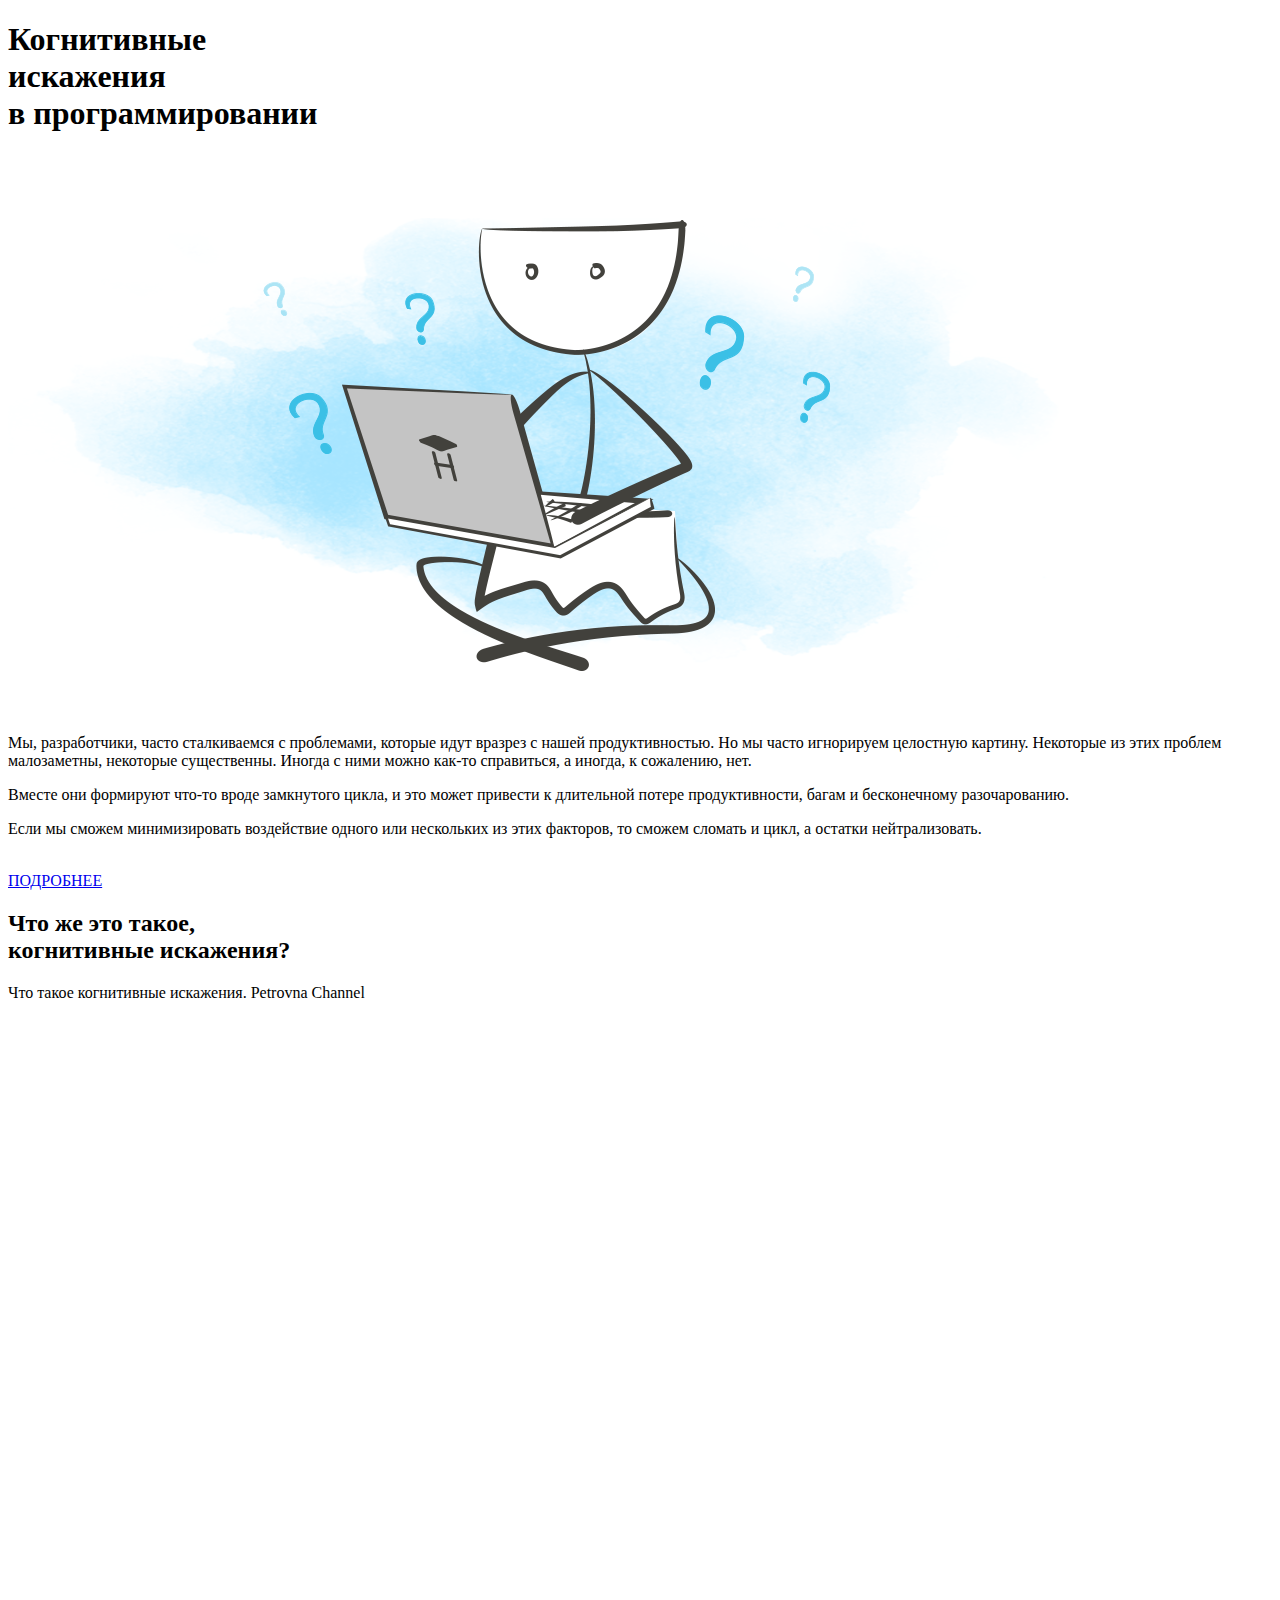
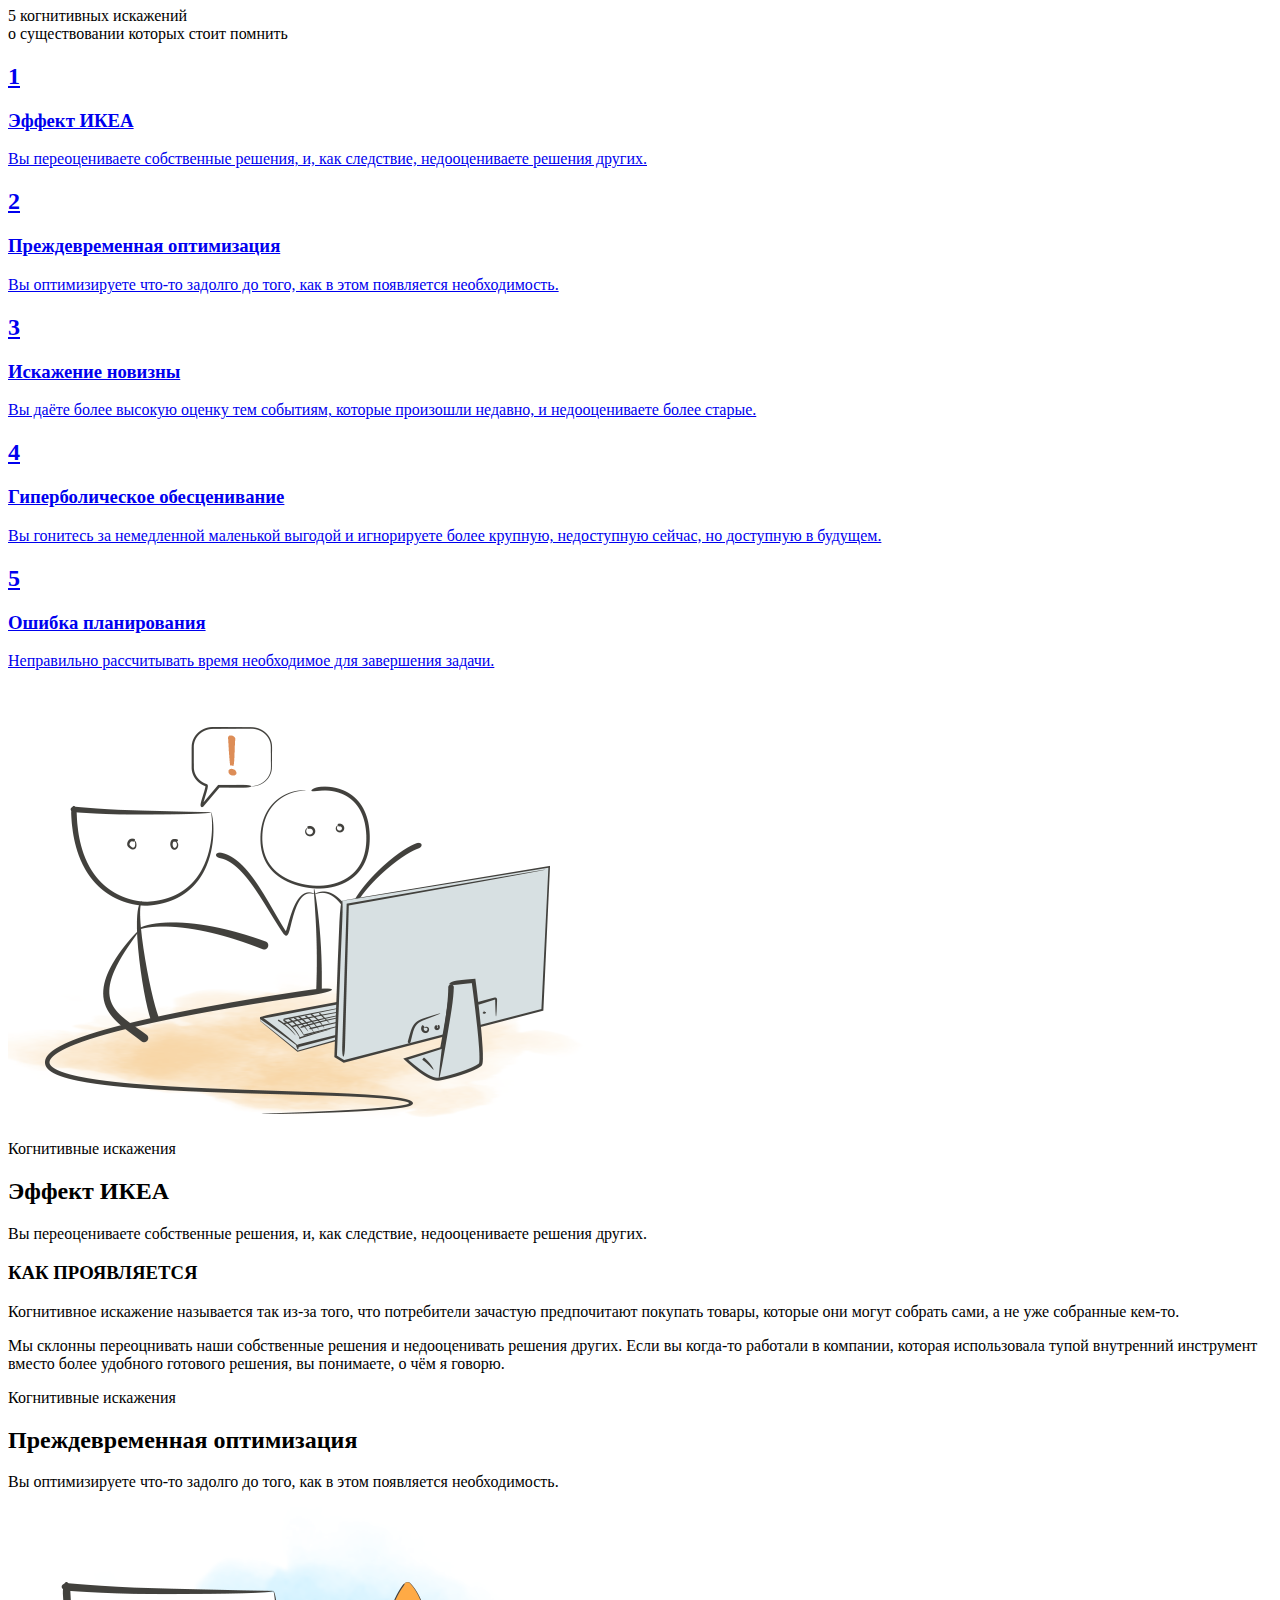
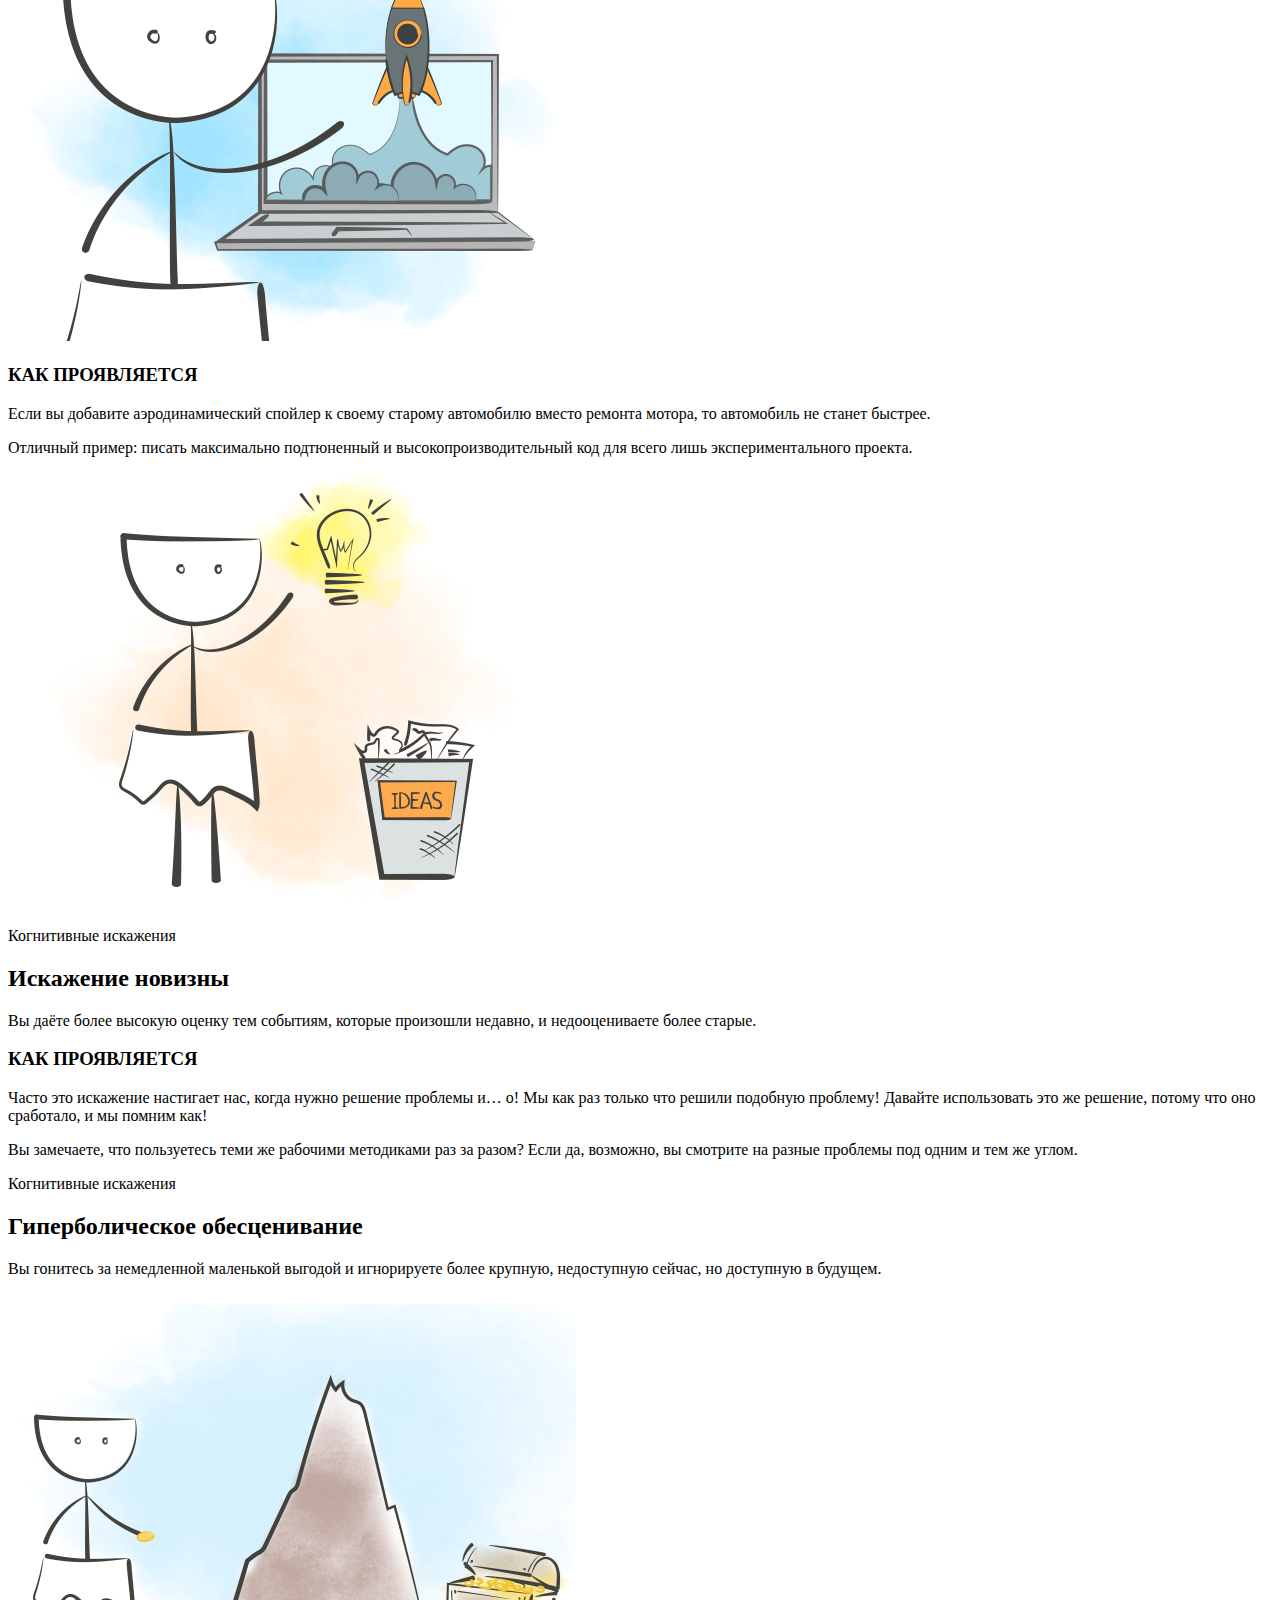
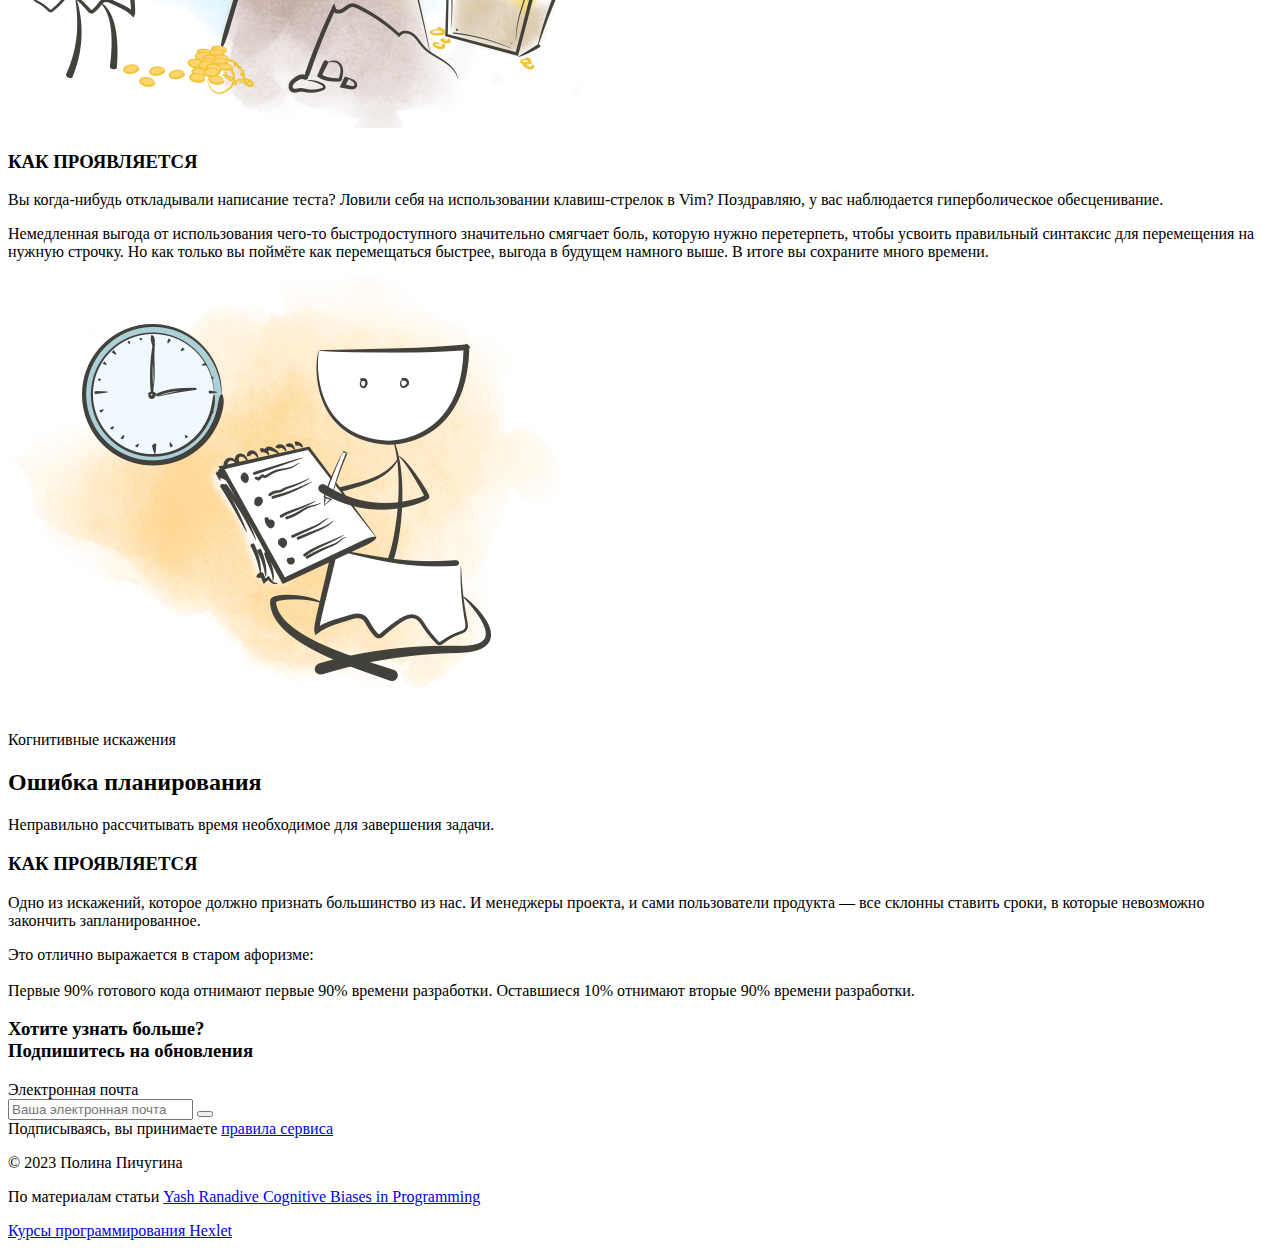
==== index.html @ 8ed16514 "final" ====
<!DOCTYPE html>
<html lang="ru">
<head>
    <meta charset="UTF-8">
    <meta name="viewport" content="width=device-width, initial-scale=1.0">
    <meta http-equiv="X-UA-Compatible" content="ie=edge">
    <title>Когнитивные искажения Анатолий</title>
    <link rel="stylesheet" href="./styles.css">
    <link rel="preconnect" href="https://fonts.googleapis.com">
    <link rel="preconnect" href="https://fonts.gstatic.com" crossorigin>
    <link href="https://fonts.googleapis.com/css2?family=Neucha&family=Open+Sans&display=swap" rel="stylesheet">
</head>
<body>
<header class="header background">
<div class="container">
    <h1 class = "mz"> <span class="main-color">Когнитивные <br> искажения</span>
    <br> <span class="dark">в программировании</span></h1>
    <img class="main-img" src="./image/main.png" alt="Человек с ноутбуком">
    <div class="description mt200">
        <div class="descr-column">
         <p class="dark">Мы, разработчики, часто сталкиваемся с проблемами, которые идут вразрез с нашей продуктивностью. Но мы часто игнорируем целостную картину. Некоторые из этих проблем малозаметны, некоторые существенны. Иногда с ними можно как-то справиться, а иногда, к сожалению, нет.</p>
        </div>
        <div class="descr-column">
         <p class="dark">Вместе они формируют что-то вроде замкнутого цикла, и это может привести к длительной потере продуктивности, багам и бесконечному разочарованию.</p>
         <p class="dark">Если мы сможем минимизировать воздействие одного или нескольких из этих факторов, то сможем сломать и цикл, а остатки нейтрализовать.</p>
         <br>
         <a class="more" href="#navigation" alt="more">ПОДРОБНЕЕ</a>
        </div>
    </div>
</div>
</header>
<main>
    <section class = "video-section">
        <div class = "container">
         <h2 class = "video-name"><span class="dark">Что же это такое,</span><br><span class="main-color">когнитивные искажения?</span></h2>
         <p class = "dark video-name">Что такое когнитивные искажения. Petrovna Channel</p>
         <iframe class="video" width="919" height="569" src="https://www.youtube.com/embed/jie9AizBqss" frameborder="0" allowfullscreen></iframe>
        </div>
    </section>
    <section id="navigation">
        <div class = "container nav">
            <div class = "nav-name"><p class="nm"><span class="main-color">5 когнитивных искажений</span><br><span class="white">о существовании которых стоит помнить</span></p></div>
            <a href="#ikea-effect" class="card">
                <h2 class="main-dark-color number">1</h2>
                <h3 class="main-color">Эффект ИКЕА</h3>
                <p class="dark mz">Вы переоцениваете собственные решения, и, как следствие, недооцениваете решения других.</p>
            </a>
            <a href="#premature-optimization" class="card">
                <h2 class="main-dark-color number">2</h2>
                <h3 class="main-color">Преждевременная оптимизация</h3>
                <p class="dark mz">Вы оптимизируете что-то задолго до того, как в этом появляется необходимость.</p>
            </a>
            <a href="#distortion-of-novelty" class="card">
                <h2 class="main-dark-color number">3</h2>
                <h3 class="main-color">Искажение новизны</h3>
                <p class="dark mz">Вы даёте более высокую оценку тем событиям, которые произошли недавно, и недооцениваете более старые.</p>
            </a>
            <a href="#hyperbolic-depreciation" class="card">
                <h2 class="main-dark-color number">4</h2>
                <h3 class="main-color">Гиперболическое обесценивание</h3>
                <p class="dark mz">Вы гонитесь за немедленной маленькой выгодой и игнорируете более крупную, недоступную сейчас, но доступную в будущем.</p>
            </a>
            <a href="#errors-in-planning" class="card">
                <h2 class="main-dark-color number">5</h2>
                <h3 class="main-color">Ошибка планирования</h3>
                <p class="dark mz">Неправильно рассчитывать время необходимое для завершения задачи.</p>
            </a>
        </div>
    </section>
    <section id="ikea-effect" class="background">
    <div  class = "container">
        <div class = "i-t">
        <div>
            <img class = "i-t-image" src="./image/1.png" alt="Два удивленных человека за ПК">
        </div>
        <div>
            <p class = "subtitle mz opacity-dark">Когнитивные искажения</p>
            <h2 class = "dark mt0">Эффект ИКЕА</h2>
            <p class = "dark neucha h3">Вы переоцениваете собственные решения, и, как следствие, недооцениваете решения других.</p>
        </div>
    </div>
        <div><h3 class = "how-show">КАК ПРОЯВЛЯЕТСЯ</h3></div>
        <div class = "description">
            <div class="descr-column">
             <p class = "dark">Когнитивное искажение называется так из-за того, что потребители зачастую предпочитают покупать товары, которые они могут собрать сами, а не уже собранные кем-то.</p>
            </div>
            <div class="descr-column">
             <p class = "dark">Мы склонны переоцнивать наши собственные решения и недооценивать решения других. Если вы когда-то работали в компании, которая использовала тупой внутренний инструмент вместо более удобного готового решения, вы понимаете, о чём я говорю.</p>
            </div>
        </div>
    </div>
    </section>
    <section id="premature-optimization" class="dark-background">
        <div  class = "container">
            <div class = "i-t">
                <div>
                    <p class = "white subtitle mz">Когнитивные искажения</p>
                    <h2 class = "white mt0">Преждевременная оптимизация</h2>
                    <p class = "white neucha h3">Вы оптимизируете что-то задолго до того, как в этом появляется необходимость.</p>
                </div>
                <div>
                    <img class="i-t-image" src="./image/2.png" alt="Человек с изображением ракеты на ноутбуке">
                </div>
            </div>
            <div><h3 class = "light-how-show">КАК ПРОЯВЛЯЕТСЯ</h3></div>
            <div class = "description">
             <div class="descr-column">
              <p class="white">Если вы добавите аэродинамический спойлер к своему старому автомобилю вместо ремонта мотора, то автомобиль не станет быстрее.</p>
             </div>
             <div class="descr-column">
              <p class="white">Отличный пример: писать максимально подтюненный и высокопроизводительный код для всего лишь экспериментального проекта.</p>
             </div>
            </div>
        </div> 
    </section>
    <section id="distortion-of-novelty" class="background">
        <div  class = "container">
            <div class = "i-t">
            <div>
                <img class = "i-t-image" src="./image/3.png" alt="Человек с лампочкой над головой, которому пришла в голову идея">
            </div>
            <div>
                <p class = "subtitle mz opacity-dark">Когнитивные искажения</p>
                <h2 class = "dark mt0">Искажение новизны</h2>
                <p class = "dark neucha h3">Вы даёте более высокую оценку тем событиям, которые произошли недавно, и недооцениваете более старые.</p>
            </div>
        </div>
            <div><h3 class = "how-show">КАК ПРОЯВЛЯЕТСЯ</h3></div>
            <div class = "description">
                <div class="descr-column">
                 <p class = "dark">Часто это искажение настигает нас, когда нужно решение проблемы и… о! Мы как раз только что решили подобную проблему! Давайте использовать это же решение, потому что оно сработало, и мы помним как!</p>
                </div>
                <div class="descr-column">
                 <p class = "dark">Вы замечаете, что пользуетесь теми же рабочими методиками раз за разом? Если да, возможно, вы смотрите на разные проблемы под одним и тем же углом.</p>
                </div>
            </div>
        </div>
    </section>
    <section id="hyperbolic-depreciation" class="dark-background">
        <div  class = "container">
            <div class = "i-t">
                <div>
                    <p class = "white subtitle mz">Когнитивные искажения</p>
                    <h2 class = "white mt0">Гиперболическое обесценивание</h2>
                    <p class = "white neucha h3">Вы гонитесь за немедленной маленькой выгодой и игнорируете более крупную, недоступную сейчас, но доступную в будущем.</p>
                </div>
                <div>
                    <img class="i-t-image" src="./image/4.png" alt="Человек с изображением ракеты на ноутбуке">
                </div>
            </div>
            <div><h3 class = "light-how-show">КАК ПРОЯВЛЯЕТСЯ</h3></div>
            <div class = "description">
             <div class="descr-column">
              <p class="white">Вы когда-нибудь откладывали написание теста? Ловили себя на использовании клавиш-стрелок в Vim? Поздравляю, у вас наблюдается гиперболическое обесценивание.</p>
             </div>
             <div class="descr-column">
              <p class="white">Немедленная выгода от использования чего-то быстродоступного значительно смягчает боль, которую нужно перетерпеть, чтобы усвоить правильный синтаксис для перемещения на нужную строчку. Но как только вы поймёте как перемещаться быстрее, выгода в будущем намного выше. В итоге вы сохраните много времени.</p>
             </div>
            </div>
        </div> 
    </section>
    <section id="errors-in-planning" class="background">
        <div  class = "container">
            <div class = "i-t">
            <div>
                <img class = "i-t-image" src="./image/5.png" alt="Человек с лампочкой над головой, которому пришла в голову идея">
            </div>
            <div>
                <p class = "subtitle mz opacity-dark">Когнитивные искажения</p>
                <h2 class = "dark mt0">Ошибка планирования</h2>
                <p class = "dark neucha h3">Неправильно рассчитывать время необходимое для завершения задачи.</p>
            </div>
        </div>
            <div><h3 class = "how-show">КАК ПРОЯВЛЯЕТСЯ</h3></div>
            <div class = "description">
                <div class="descr-column">
                 <p class = "dark">Одно из искажений, которое должно признать большинство из нас. И менеджеры проекта, и сами пользователи продукта — все склонны ставить сроки, в которые невозможно закончить запланированное.</p>
                </div>
                <div class="descr-column">
                 <p class = "dark">Это отлично выражается в старом афоризме:<br><br>
                    Первые 90% готового кода отнимают первые 90% времени разработки. Оставшиеся 10% отнимают вторые 90% времени разработки.</p>
                </div>
            </div>
        </div>
    </section>
</main>
<footer>
    <div class="container footer-dark">
        <h3 class="footer-title white">Хотите узнать больше? <br>Подпишитесь на обновления</h3>
        <form>
            <div class="form-container">
            <label class="subscribe white">
                Электронная почта
                <br>
                <div class="form-email">
                <input class = "field" type="text" name="name" placeholder="Ваша электронная почта">
                <button class="btn-email"></button>
                </div>
                <span class = "confirm ">Подписываясь, вы принимаете <a class="rules" href="#">правила сервиса</a></span>
            </label>
        </div>
        </form>    
    </div>

    <div class="container footer-light">
        <p>© 2023 Полина Пичугина</p>
        <p>По материалам статьи <a classs = "white" href="https://medium.com/hackernoon/cognitive-biases-in-programming-5e937707c27b">Yash Ranadive Cognitive Biases in Programming</a></p>
        <p><a href="https://ru.hexlet.io/?utm_medium=cpa&utm_source=admitad&cpa_client_id=7feac4f1105a93b6b1c96bbdbfa333a8&utm_campaign=admitad&utm_content=58&utm_term=7feac4f1105a93b6b1c96bbdbfa333a8">Курсы программирования Hexlet</a></p>
    </div>
</footer>
</body>
</html>
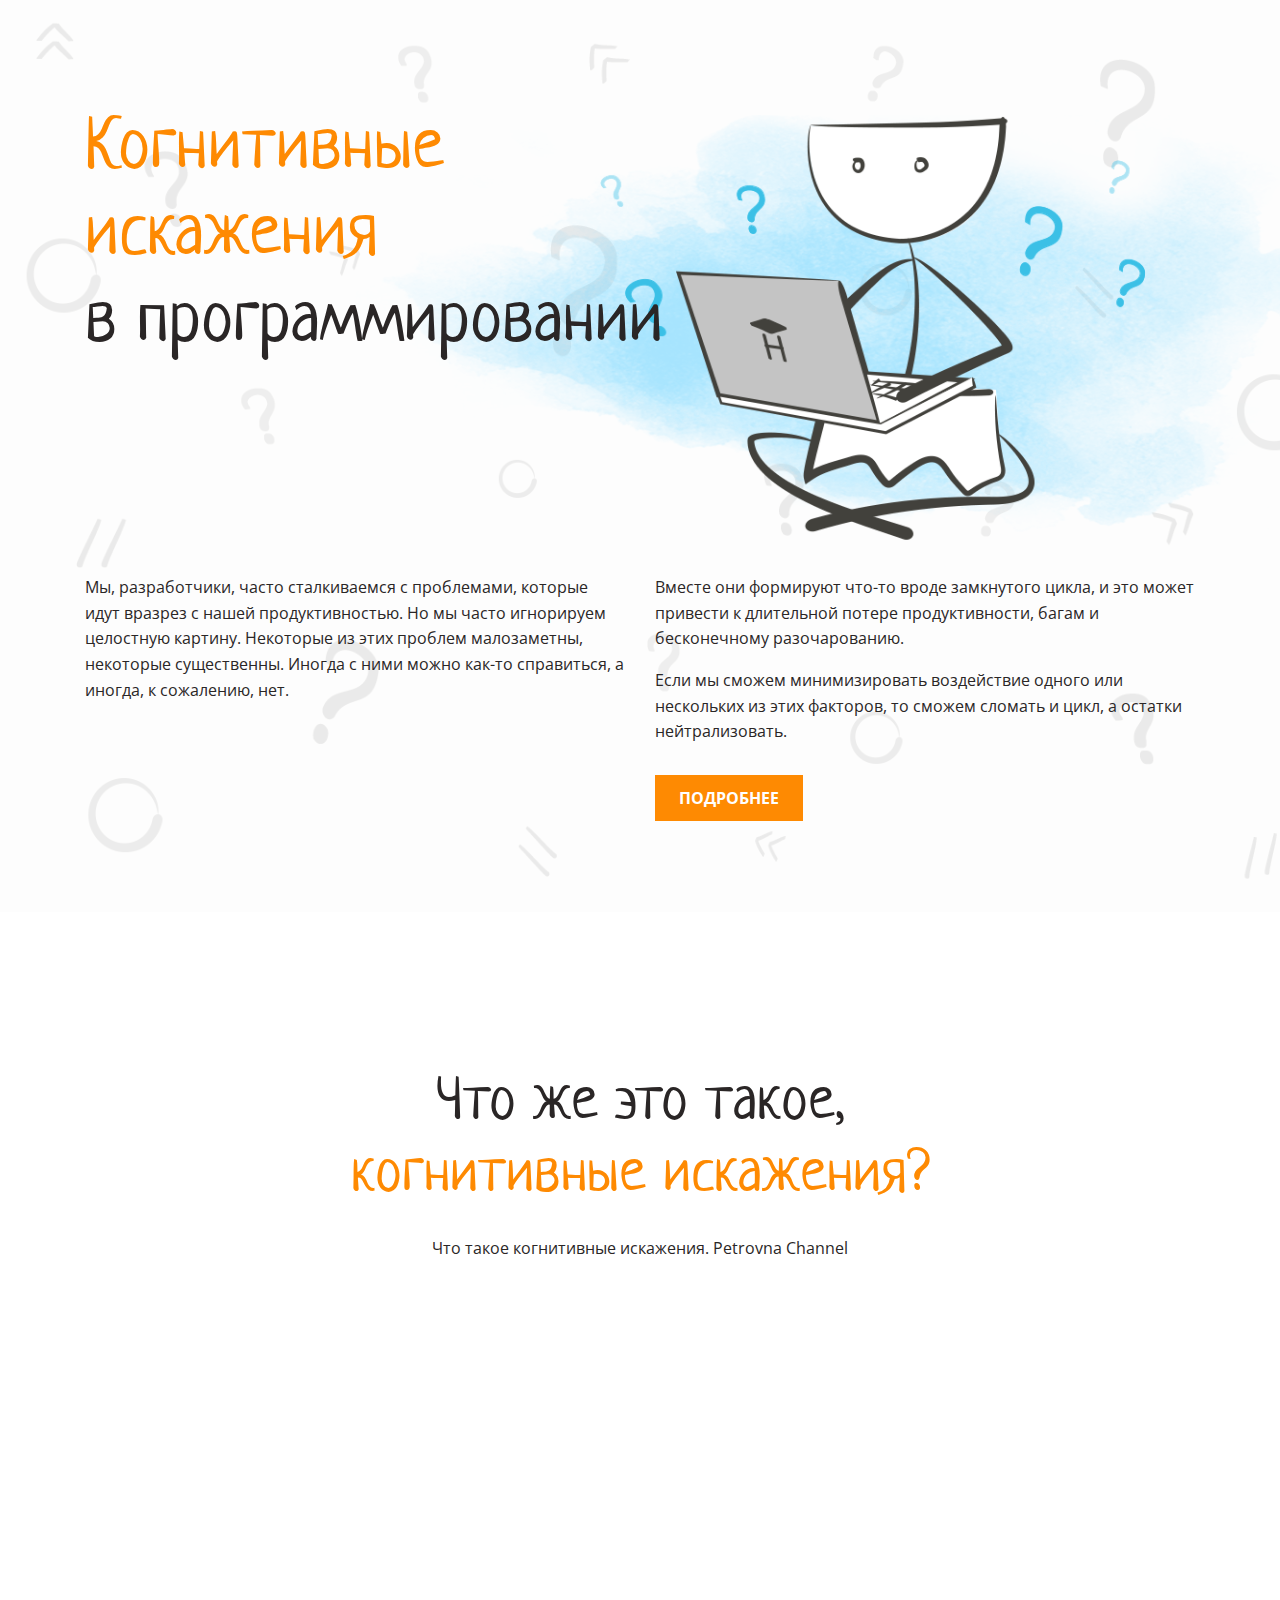
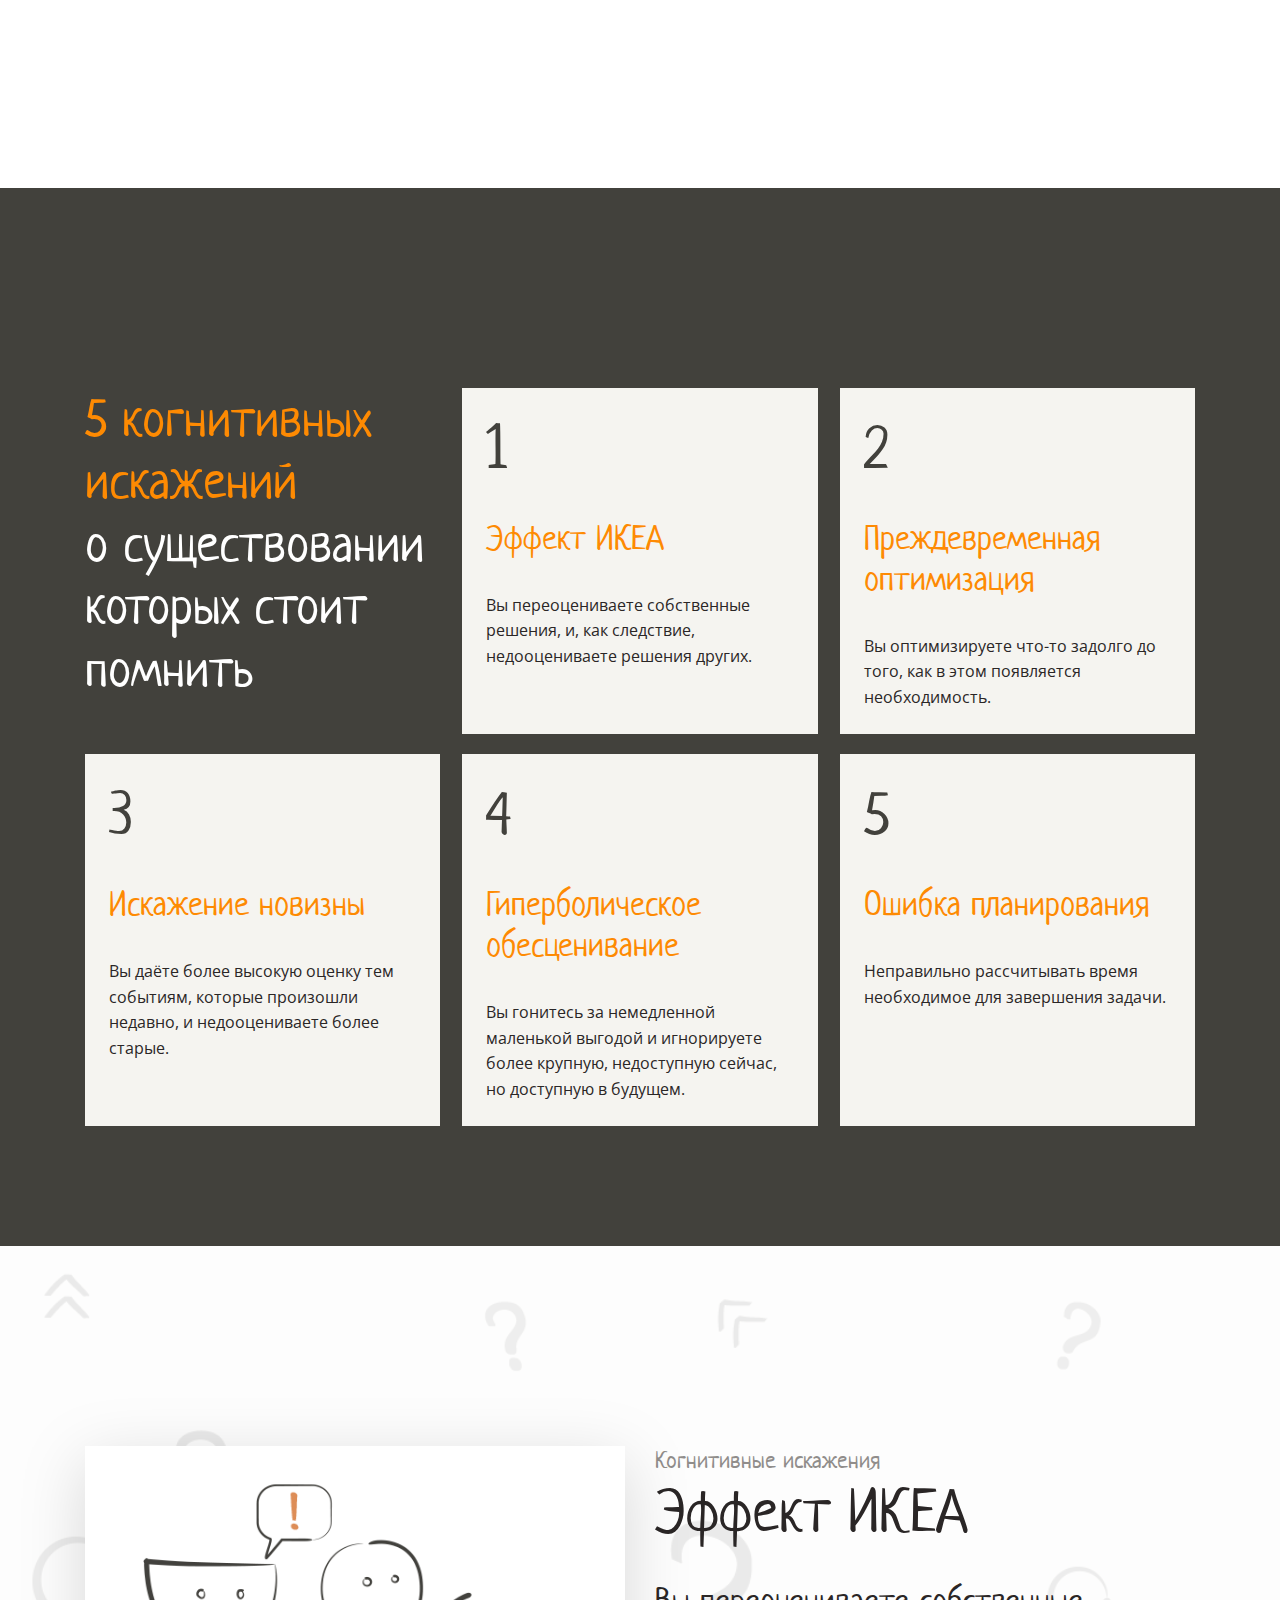
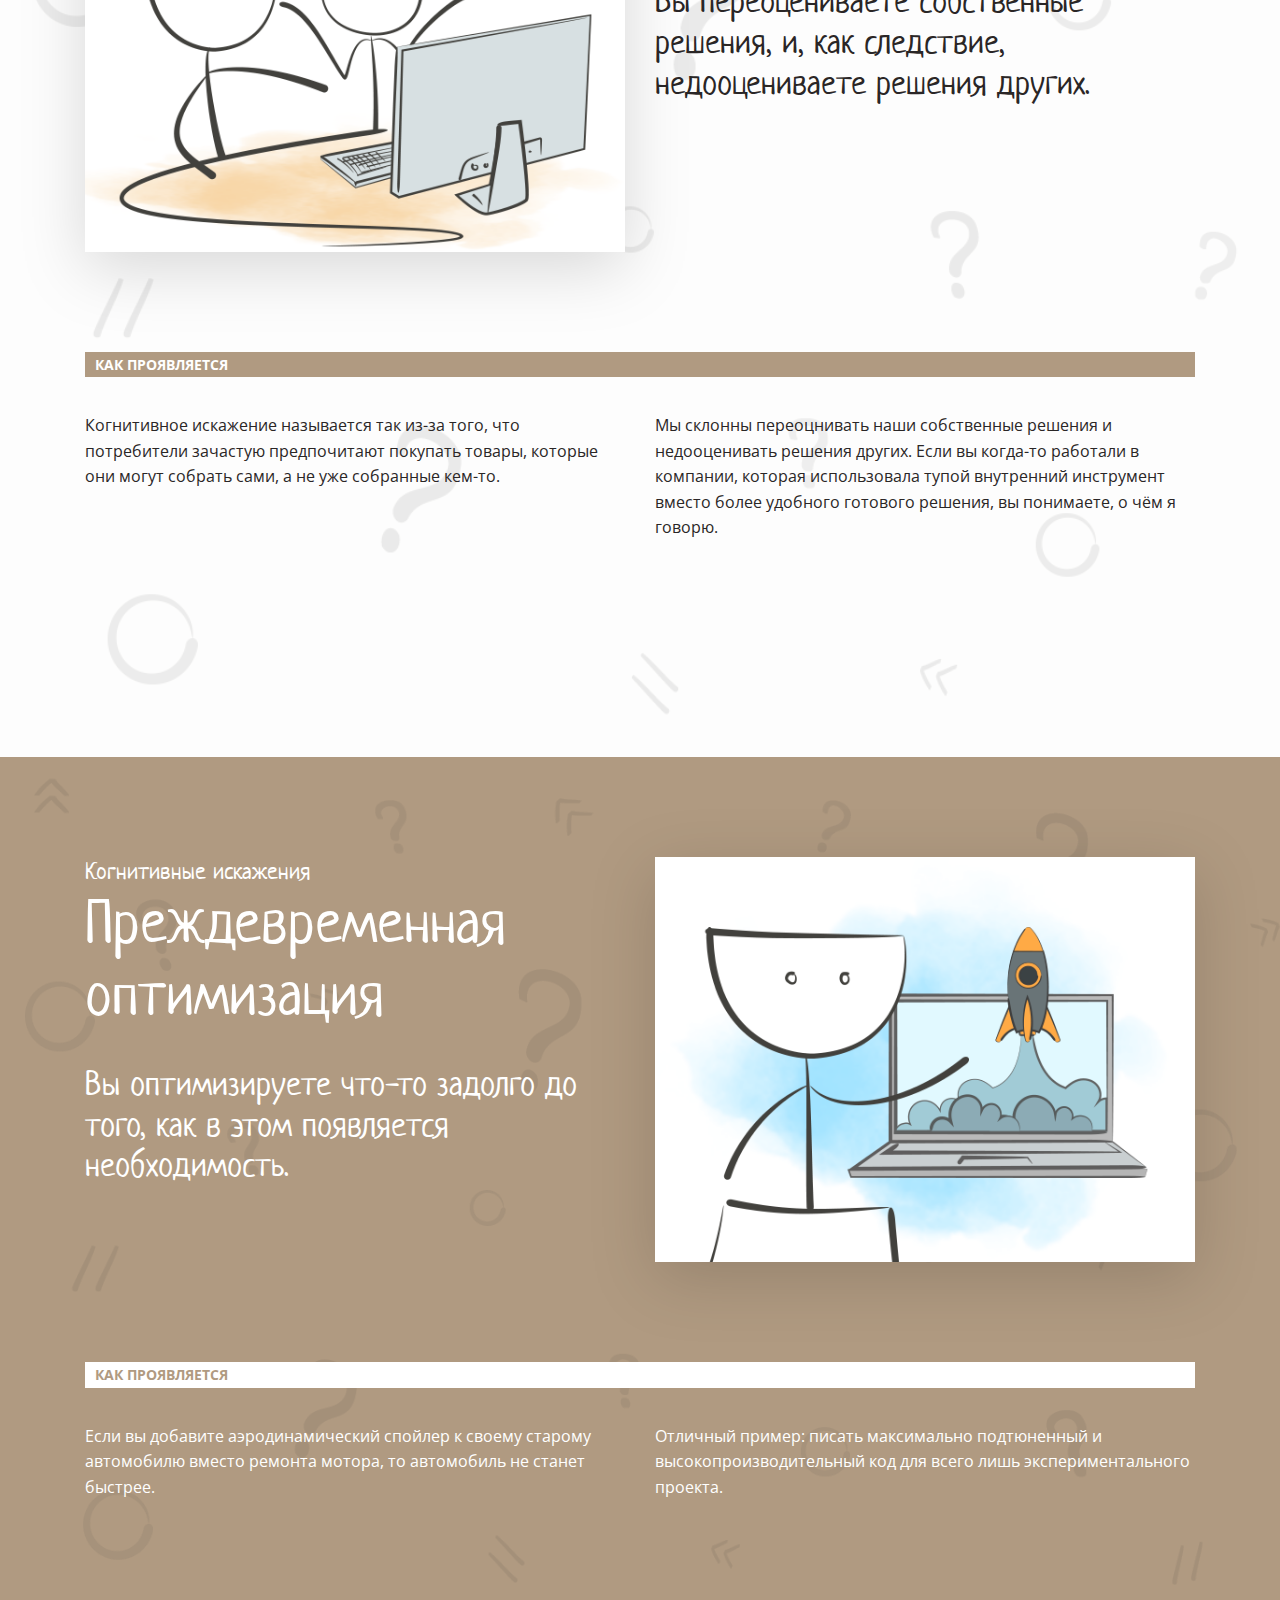
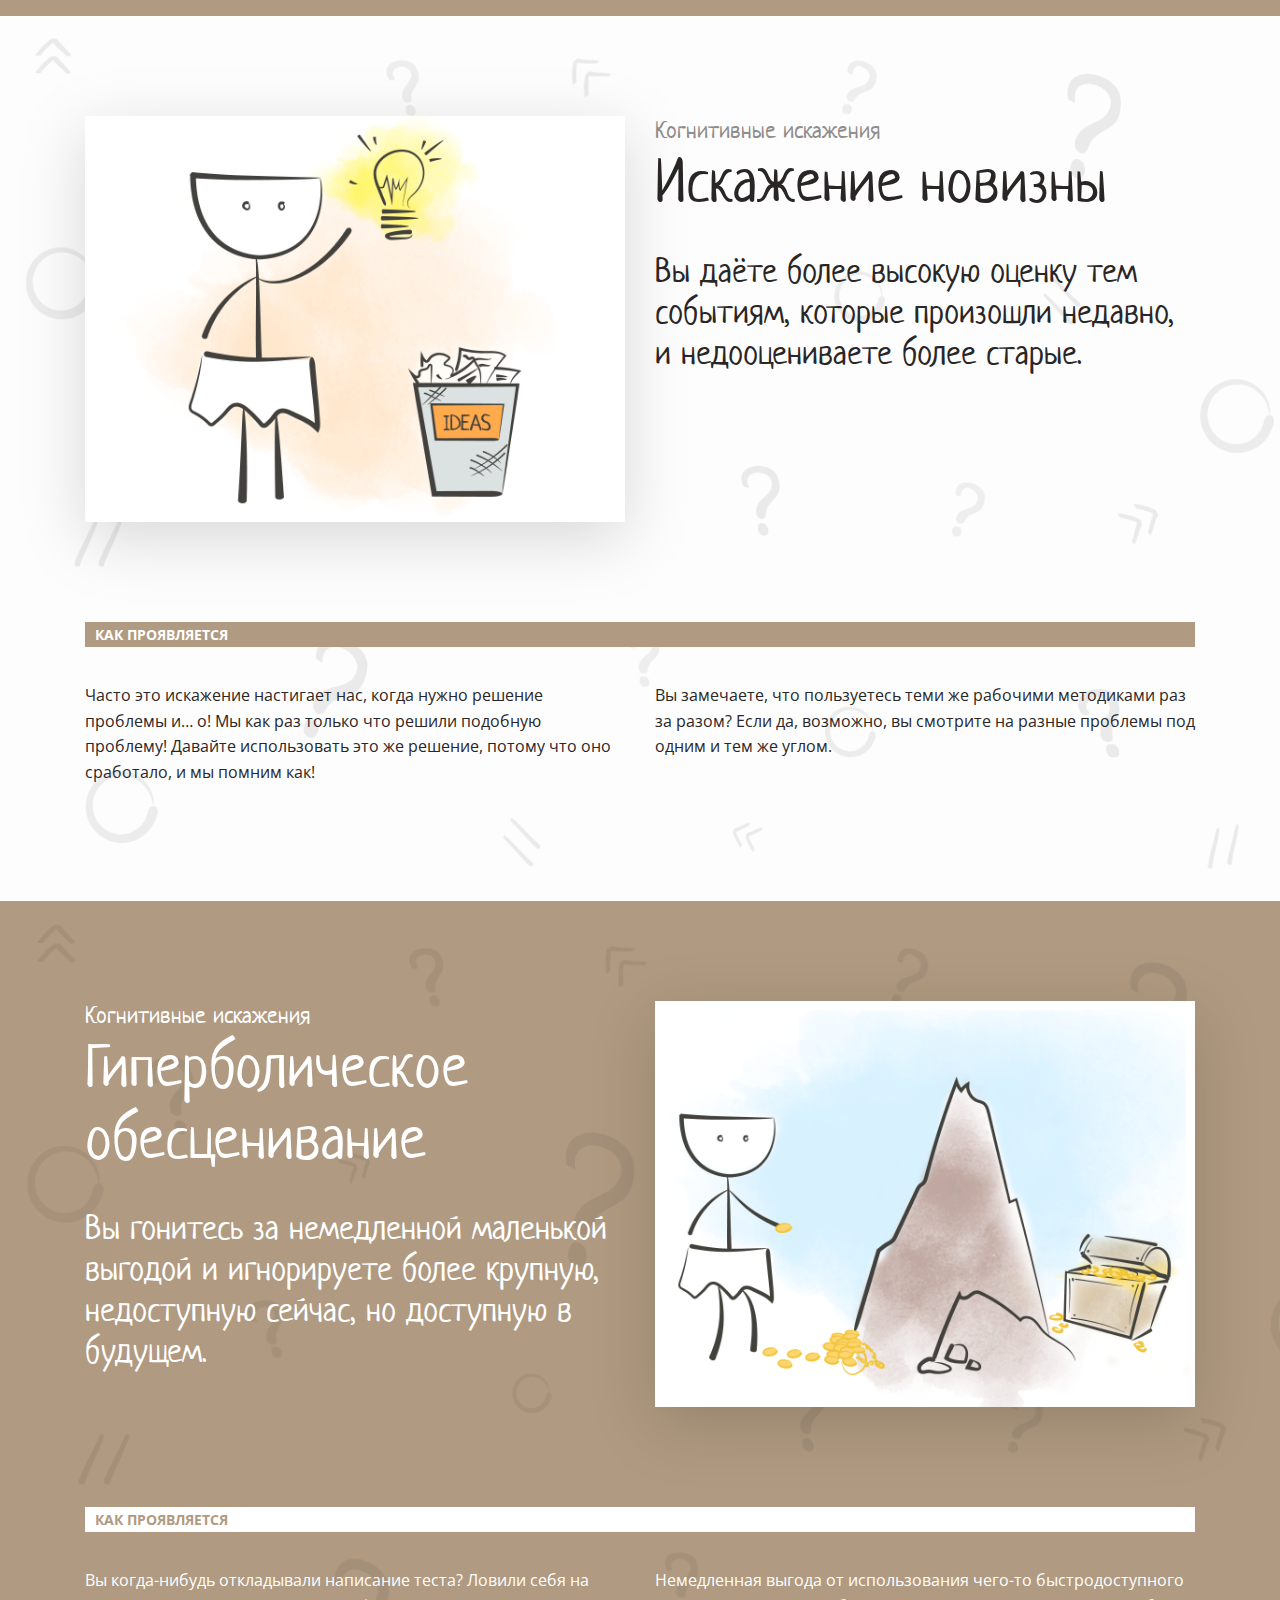
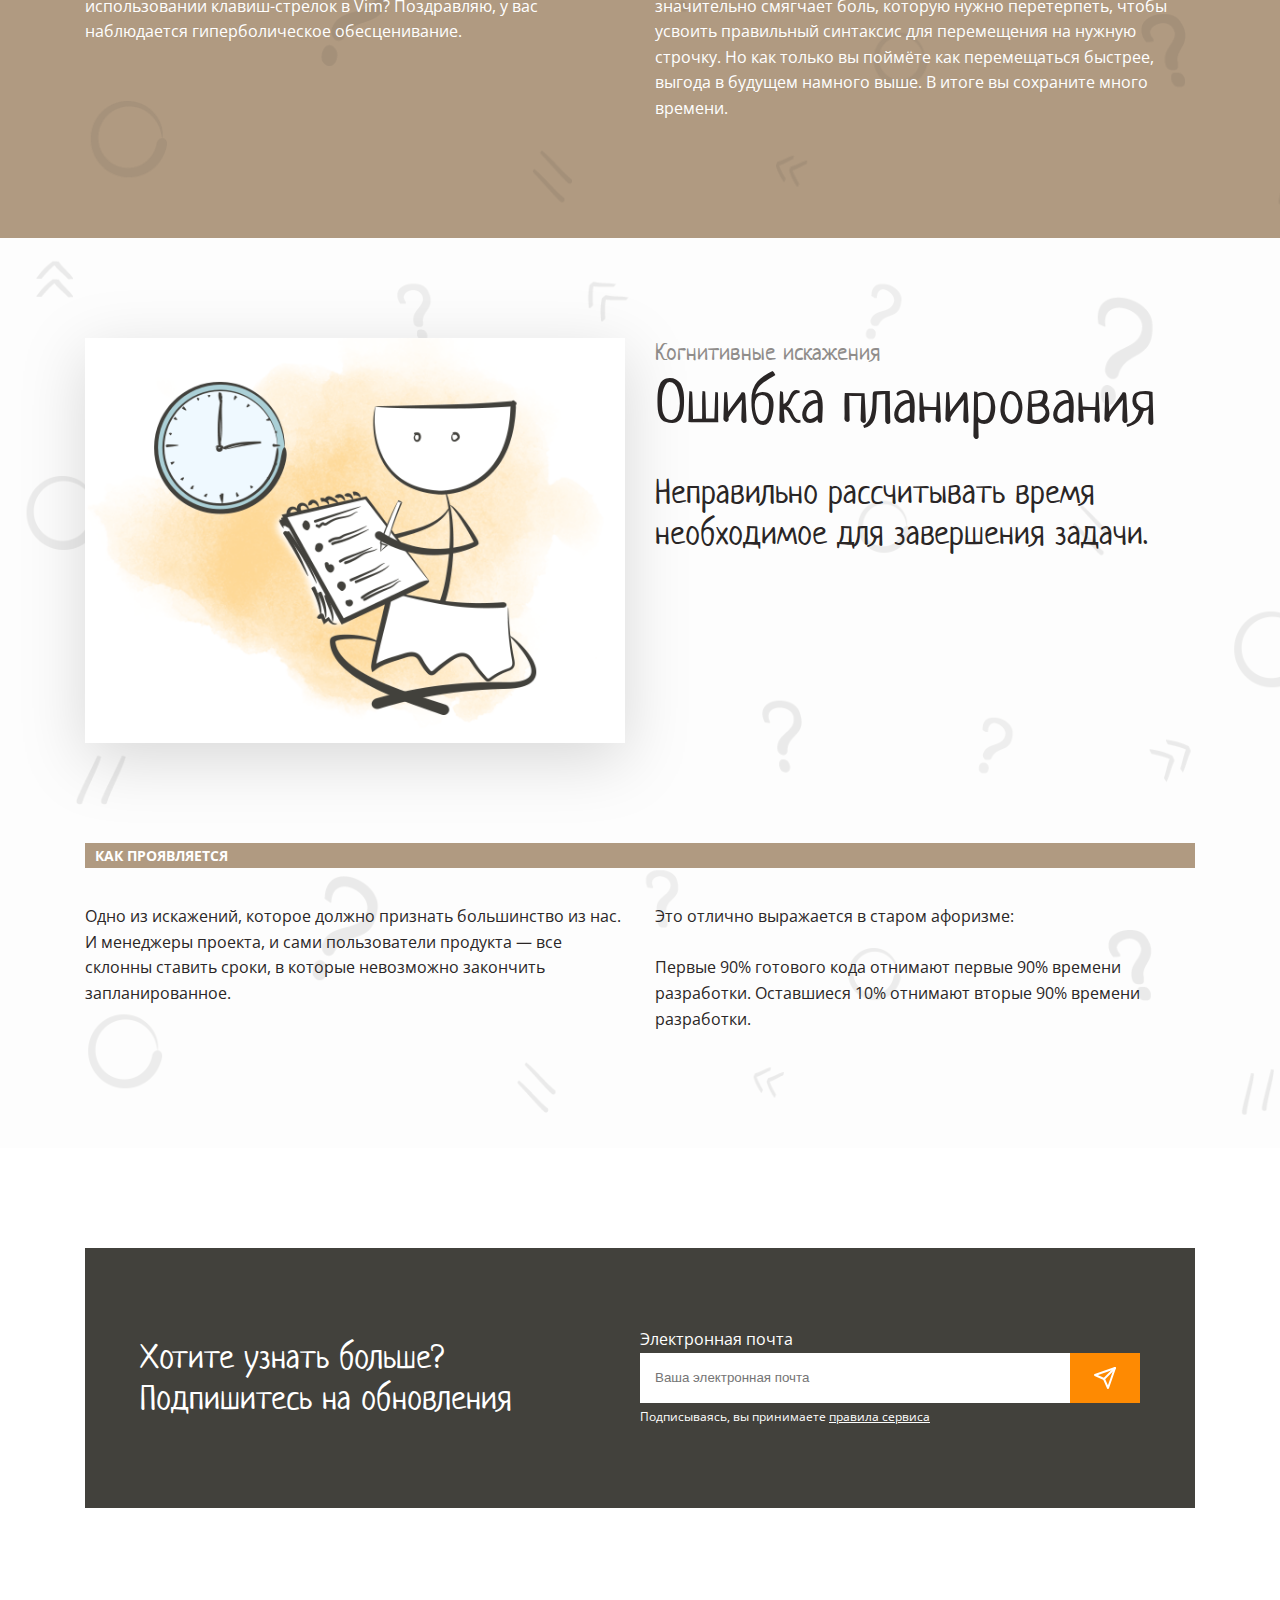
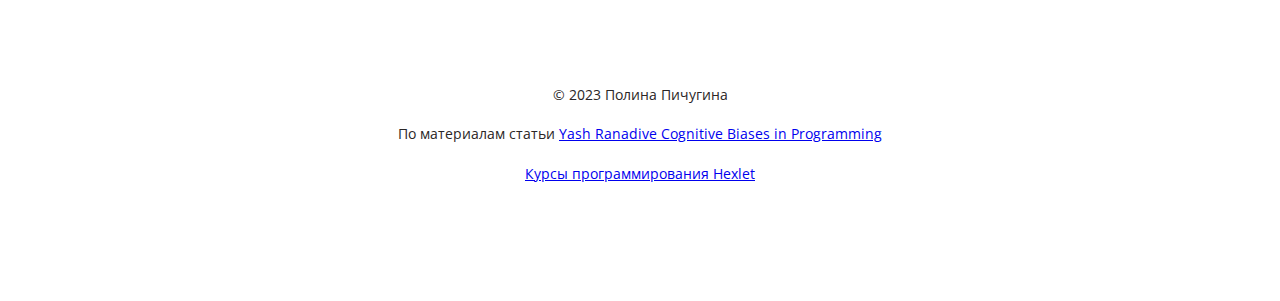
==== commit 60ab6cfe: "Update index.html" ====
--- a/index.html
+++ b/index.html
@@ -5,7 +5,7 @@
     <meta name="viewport" content="width=device-width, initial-scale=1.0">
     <meta http-equiv="X-UA-Compatible" content="ie=edge">
     <title>Когнитивные искажения Анатолий</title>
-    <link rel="stylesheet" href="./styles.css">
+    <link rel="stylesheet" href="./style.css">
     <link rel="preconnect" href="https://fonts.googleapis.com">
     <link rel="preconnect" href="https://fonts.gstatic.com" crossorigin>
     <link href="https://fonts.googleapis.com/css2?family=Neucha&family=Open+Sans&display=swap" rel="stylesheet">
--- a/style.css
+++ b/style.css
@@ -0,0 +1,321 @@
+* {
+    box-sizing: border-box;
+}
+:root {
+    --white: #fff;
+    --opacity-white: #d7ccc0;
+    --light: #f5f4f0;
+    --main-color: #fe8a02;
+    --main-dark-color: #42413c;
+    --dark: #2a2626;
+    --opacity-dark: #908d8b;
+    --brown: #b09a81;
+    --blue: #1085c5;
+}
+body {
+    font-family: 'Open Sans', sans-serif;
+    font-size: 16px;
+    line-height: 1.6em;
+    color: #2A2626;
+    margin: 0;
+    padding: 0;
+    overflow-x: hidden;
+}
+h1, h2, h3 {
+    font-family: 'Neucha', cursive;
+    line-height: 1.2em;
+    font-weight: 400;
+}
+h1 {
+    font-size: 72px;
+}
+h2 {
+    font-size: 60px;
+    color: var(--main-color);
+}
+h3{
+    font-size: 34px;
+}
+h4 {
+    font-size: 24px;
+    font-family: 'Neucha', cursive;
+    line-height: 1.2em;
+    font-weight: 400;
+}
+header, section {
+    display: block;
+    position: relative;
+}
+.container {
+    position: relative;
+    width: 1110px;
+    padding: 100px 0;
+    width: 1110px;
+    margin: 0 auto;
+}
+.background::before {
+    content: "";
+    background-image: url("./image/background.png");
+    background-repeat: no-repeat;
+    background-size: cover;
+    opacity: 10%;
+    background-color: var(--light);
+    width: 100%;
+    height: 100%;
+    position: absolute;
+    z-index: -2;
+    top: 0;
+    left: 0;
+}
+.main-img {
+    position: absolute;
+    height: 525px;
+    top: 55px;
+    right: -270px;
+    z-index: -1;
+}
+.description {
+    display: flex;
+    column-count: 2;
+    column-gap: 30px;
+    justify-content: space-between;
+}
+.mt200 {
+    margin-top: 200px;
+}
+.main-color {
+    color: var(--main-color);
+}
+.white{
+    color: var(--white);
+}
+.dark {
+    color: var(--dark);
+}
+.main-dark-color {
+    color: var(--main-dark-color);
+}
+.opacity-dark {
+    color: var(--opacity-dark);
+}
+.more {
+    padding: 12px 24px;
+    font-weight: 700;
+    color: var(--white);
+    background-color: var(--main-color);
+    text-decoration: none;
+}
+.descr-column {
+    flex-basis: 50%;
+}
+.video-section {
+    text-align: center;
+    position: relative;
+}
+.video-section > h2 {
+    margin-bottom: 30px;
+}
+.video {
+    filter: drop-shadow(0 16px 32px rgba(0 0 0 / 15%));
+    position: relative;
+    top: 80px;
+    margin-top: -80px;
+    margin-left: auto;
+    margin-right: auto;
+}
+.video-name {
+    margin-bottom: 30px;
+}
+.video-section::after {
+    height: 100px;
+    content: '';
+    position: absolute;
+    bottom: 0;
+    right: 0;
+    left: 0;
+    background-color: var(--main-dark-color);
+    z-index: -1;
+}
+#navigation {
+    background-color: var(--main-dark-color);
+}
+.nav {
+    display: flex;
+    flex-wrap: wrap;
+    justify-content: space-between;
+    flex-direction: row;
+    box-sizing: border-box;
+}
+.nav-name {
+    line-height: 1rem;
+    width: 32%;
+}
+.card {
+    padding: 24px;
+    background-color: var(--light);
+    width: 32%;
+   margin-bottom: 20px;
+}
+a.card {
+    text-decoration: none;
+}
+.card:hover {
+    background-color: var(--main-color);
+    color: var(--white); 
+}
+.card:hover * {
+    color: var(--white); 
+}
+.number {
+    margin-bottom: 40px;
+}
+h2.number {
+    margin: 0;
+}
+.nm {
+    font-family: 'Neucha', cursive;
+    margin: 0;
+    font-weight: 400;
+    font-size: 52px;
+    line-height: 1.2em;
+}
+.mz {
+    margin: 0;
+}
+.subtitle {
+    font-family: 'Neucha', cursive;
+    font-size: 24px;
+    line-height: 1.2em;
+    font-weight: 400;
+}
+.h3 {
+    font-family: 'Neucha', cursive;
+    font-size: 34px;
+    line-height: 1.2em;
+    font-weight: 400;
+}
+.how-show {
+    font-family: 'Open Sans', sans-serif;
+    font-size: 14px;
+    line-height: 1.8em;
+    font-weight: 700;
+    margin: 100px 0 20px 0;
+    background-color: var(--brown);
+    color: var(--white);
+    padding-left: 10px;
+}
+.i-t {
+    column-count: 2;
+    display: block;
+    column-gap: 30px;
+}
+.i-t-image {
+    vertical-align: middle;
+    filter: drop-shadow(0 16px 32px rgba(0 0 0 / 15%));
+}
+img {
+    width: 100%;
+}
+#ikea-effect {
+    padding: 100px 0;
+}
+.mt0 {
+    margin-top: 0;
+    margin-bottom: 0;
+}
+.light-how-show {
+    font-family: 'Open Sans', sans-serif;
+    font-size: 14px;
+    line-height: 1.8em;
+    font-weight: 700;
+    margin: 100px 0 20px 0;
+    background-color: var(--white);
+    color: var(--brown);
+    padding-left: 10px;
+}
+.dark-background::before {
+    content: "";
+    background-image: url("./image/background.png");
+    background-repeat: no-repeat;
+    background-size: cover;
+    opacity: 10%;
+    width: 100%;
+    height: 100%;
+    position: absolute;
+    z-index: -1;
+    top: 0;
+    left: 0;
+}
+#premature-optimization, #hyperbolic-depreciation {
+    background-color: var(--brown);
+    z-index: -2;
+}
+.footer-dark {
+    background-color: var(--main-dark-color);
+    margin-top: 100px;
+    display: flex;
+    column-count: 2;
+    padding: 0;
+    align-items: center;
+}
+.footer-light {
+    margin-top: 60px;
+    font-size: 14px;
+    text-align: center;
+}
+.btn-email {
+    height: 50px;
+    width: 70px;
+    background-color: var(--main-color);
+   position: relative;
+   margin: 0;
+   border: none;
+   padding: 0;
+}
+.btn-email::before {
+    content: "";
+    position: absolute;
+    top: 0;
+    left: 0;
+    background-position: 50% 50%;
+    background-image: url(./image/send.svg);
+    z-index: 2;
+    width: 100%;
+    height: 100%;
+    background-repeat: no-repeat;
+    
+}
+input.field {
+    height: 50px;
+    margin: 0;
+    border: none;
+    padding: 15px;
+    flex-grow: 1;
+    display: block;
+}
+.confirm {
+    font-size: 12px;
+}
+
+.form-email {
+    display: flex;
+    margin: 0;
+    padding: 0;   
+}
+.footer-title {
+    flex-basis: 50%;
+    padding: 55px;
+    padding-right: 0;
+}
+a.rules {
+    color: var(--white);
+}
+form {
+    padding: 55px;
+    padding-left: 0;
+    flex-basis: 50%;
+}
+button:hover, .more:hover  {
+    background-color: #EA7600;
+}
+
